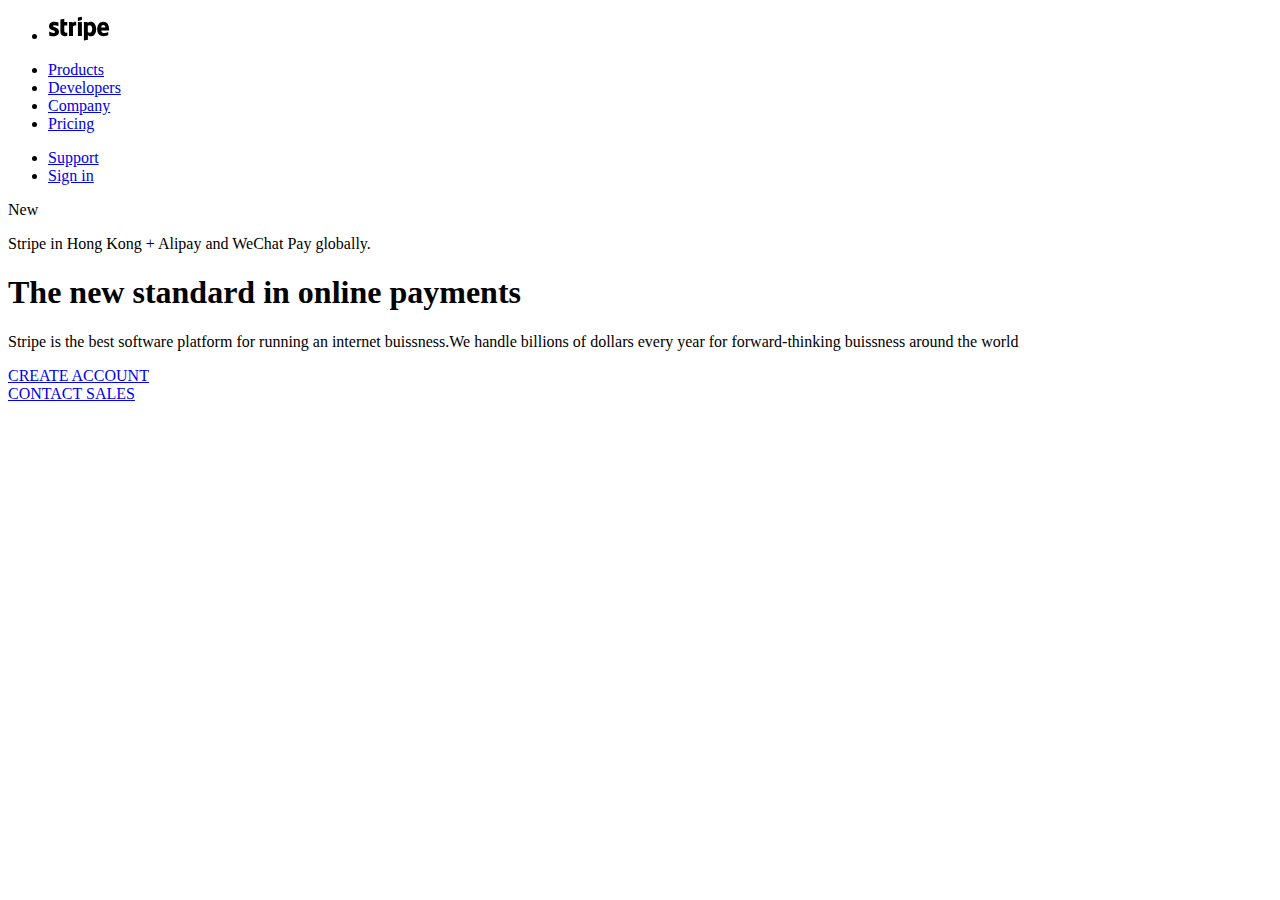
==== header.html @ 47f74a5e "Add files via upload" ====
<!DOCTYPE html>
<html>
<head>
	<title>stripe</title>
	<link rel="stylesheet" type="text/css" href="index.css">
</head>
<body>
	
	<div class="wrapper">
	<div class="stripe1"></div>
	<div class="stripe2"></div>
	<div class="stripe3"></div>
		<div class="top-section"> 
			
			<div class="header">
		 		<div class="firstheading">
					<ul>
						<li><a href="home.html"><svg width="62" height="25"><title>Stripe</title><path d="M5 10.1c0-.6.6-.9 1.4-.9 1.2 0 2.8.4 4 1.1V6.5c-1.3-.5-2.7-.8-4-.8C3.2 5.7 1 7.4 1 10.3c0 4.4 6 3.6 6 5.6 0 .7-.6 1-1.5 1-1.3 0-3-.6-4.3-1.3v3.8c1.5.6 2.9.9 4.3.9 3.3 0 5.5-1.6 5.5-4.5.1-4.8-6-3.9-6-5.7zM29.9 20h4V6h-4v14zM16.3 2.7l-3.9.8v12.6c0 2.4 1.8 4.1 4.1 4.1 1.3 0 2.3-.2 2.8-.5v-3.2c-.5.2-3 .9-3-1.4V9.4h3V6h-3V2.7zm8.4 4.5L24.6 6H21v14h4v-9.5c1-1.2 2.7-1 3.2-.8V6c-.5-.2-2.5-.5-3.5 1.2zm5.2-2.3l4-.8V.8l-4 .8v3.3zM61.1 13c0-4.1-2-7.3-5.8-7.3s-6.1 3.2-6.1 7.3c0 4.8 2.7 7.2 6.6 7.2 1.9 0 3.3-.4 4.4-1.1V16c-1.1.6-2.3.9-3.9.9s-2.9-.6-3.1-2.5H61c.1-.2.1-1 .1-1.4zm-7.9-1.5c0-1.8 1.1-2.5 2.1-2.5s2 .7 2 2.5h-4.1zM42.7 5.7c-1.6 0-2.5.7-3.1 1.3l-.1-1h-3.6v18.5l4-.7v-4.5c.6.4 1.4 1 2.8 1 2.9 0 5.5-2.3 5.5-7.4-.1-4.6-2.7-7.2-5.5-7.2zm-1 11c-.9 0-1.5-.3-1.9-.8V10c.4-.5 1-.8 1.9-.8 1.5 0 2.5 1.6 2.5 3.7 0 2.2-1 3.8-2.5 3.8z"></path></svg></a></li></ul>
				</div>
					<div class="secondheading">
						<ul>
							<li><a href="products.html">Products</a></li>
							<li><a href="developers.html">Developers</a></li>
							<li><a href="company.html">Company</a></li>
							<li><a href="pricing.html">Pricing</a></li>
						</ul>
					</div>
					<div class="thirdheading">	
						<ul>
							<li><a href="support.html">Support</a></li>
							<li><a href="signin.html">Sign in</a></li>
						</ul>
					</div>
				</div>
			<div class="line">
				<div class="subdiv">New</div>
			<p>Stripe in Hong Kong + Alipay and WeChat Pay globally.</p>
				</div>
			</div>
			<div class="contentheading">
				<h1>The new standard in online payments</h1>				
			</div>
			<div class="content">
				<p>Stripe is the best software platform for running an internet buissness.We handle billions of dollars every year for forward-thinking buissness around the world
				</p>
			</div>
			<a href="Createaccount.html">
				<div class="option1">
				CREATE ACCOUNT
				</div>
			</a>
			<a href="contactsales.html">
				<div class="option2">
					CONTACT SALES
				</div>
			</a>
			<div class="stripe4"></div>
			<div class="stripe5"></div>
		</div>

	

</body>
</html>
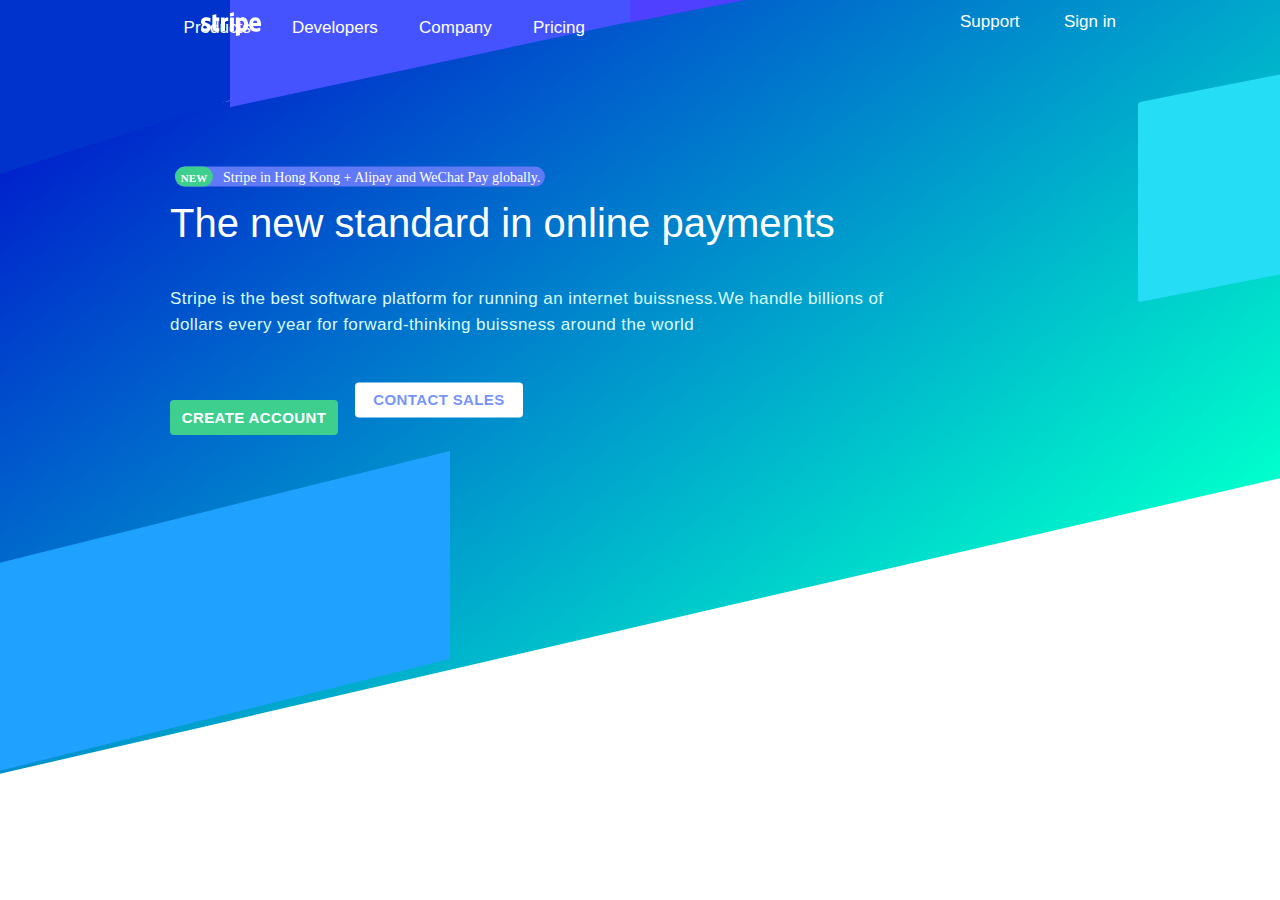
==== commit 1d85a76e: "Merge 2d8476bf3eb9c59e1025a8e6304400a93455bacb into 08110f68d4a6ab708ec683b53b094d1247ce0be9" ====
--- a/header.html
+++ b/header.html
@@ -2,7 +2,7 @@
 <html>
 <head>
 	<title>stripe</title>
-	<link rel="stylesheet" type="text/css" href="index.css">
+	<link rel="stylesheet" type="text/css" href="header.css">
 </head>
 <body>
 	
@@ -61,4 +61,4 @@
 	
 
 </body>
-</html>+</html>
--- a/header.css
+++ b/header.css
@@ -0,0 +1,217 @@
+body {
+	margin:0;
+	padding: 0;
+}
+.wrapper {
+	background:linear-gradient(to right bottom,  #001FCC, #00ffcc) ;
+	height: 620px;
+	background-repeat: no-repeat;
+	transform:skew(0deg,-13deg) ;
+}
+svg {
+	fill:#fff;
+}
+div.top-section {
+	margin-left: 125px;
+	transform: skewY(13deg);
+	background-color: ;
+	margin-top: -10px;
+}
+div.firstheading ul {
+	margin-left:-100px ;
+}
+div.firstheading li {
+	width: 20%;
+	list-style-type: none;
+	text-decoration: none;
+	float: left;
+	margin-top: 20px;
+	background-color:;
+	margin-left: -760px;
+
+}
+a svg:hover{
+	color: #6079F6;
+}
+div.secondheading {
+	width:50%;
+	float: left;
+	line-height: 0px;
+}
+div.secondheading ul a {
+	text-decoration: none;
+	font-family: Camphor,Open Sans,Segoe UI,sans-serif;
+	font-weight: 500;
+	font-size: 17px;
+}
+div.secondheading a:link{
+	color: #fff;
+}
+div.secondheading a:hover{
+	color: #6079F6;
+}
+div.secondheading li {
+	list-style-type: none;
+	display: inline;
+	padding-left: 18.5947px;
+	padding-right: 18.5947px;
+}
+div.thirdheading {
+	width: ;
+}
+div.thirdheading ul a {
+	text-decoration: none;
+	display: inline-block;
+	width: 100px;
+	font-family: Camphor,Open Sans,Segoe UI,sans-serif;
+	font-weight: 500;
+	font-size: 17px;
+	height: 50px;
+	margin-top: 20px;
+}
+div.thirdheading li {
+	list-style-type: none;
+	display: inline;
+	width: 20px;
+	height: 5px;
+
+}
+div.thirdheading a:link {
+	color: #fff;
+}
+div.thirdheading a:hover {
+	color: #6079F6;
+}
+div.line {
+	color: white;
+	margin: 105px 0 0 50px;
+	border:none;
+	width: 370px;
+	border-radius: 20px;
+	height: 20px;
+	line-height: 22px;
+	background-color: #6079F6;
+	text-align: left;
+	font-size: 14px;
+}
+div.subdiv {
+	text-transform: uppercase;
+	font-size: 11px;
+	float: left;
+	margin-right: 10px;
+	line-height: 22px;
+	width: 38px;
+	text-align: center;
+	font-weight: 600;
+	height: 20px;
+	background-color: #3ecf8e;
+	border-radius: 25px;
+}
+div.contentheading h1 {
+	color: #fff;
+	font-size: 40px;
+	font-weight: 400;
+	margin: 20px 0 0 170px;
+	font-family: Camphor,Open Sans,Segoe UI,sans-serif;
+	transform: skewY(13deg);
+}
+div.content p {
+	
+	max-width:60%;
+	font-weight: 400;
+	font-family: Camphor,Open Sans,Segoe UI,sans-serif;
+	color: #d9fcff;
+	line-height: 26px;
+	font-size: 17px;
+	letter-spacing: .025em;
+	margin: 0px 0 0 170px;
+	transform: skewY(13deg);
+}
+a:link {
+	text-decoration: none;
+}
+a .option1:hover {
+	margin-top: -27px;
+}
+div.option1 {
+	margin-top: -25px;
+	margin-left: 170px;
+	width: 150px;
+	padding: 9px;
+	border-radius: 4px;
+	float: left;
+	background-color: #3ecf8e;
+	text-align: center;
+	font-weight: 700;
+	font-size: 15px;
+	font-family: Camphor,Open Sans,Segoe UI,sans-serif;
+	letter-spacing: .025em;
+	line-height: px;
+	transform: skewY(13deg);
+}
+a:link {
+	color:#fff;
+ }
+a .option2:hover {
+	margin-top:16px;
+}
+
+div.option2 {
+	width: 150px;
+	color: #7795f8;
+	background-color: #fff;
+	margin-top: 18px;
+	margin-left: 355px;
+	border-radius: 4px;
+	padding: 9px;
+	font-weight: 700;
+	font-size: 15px;
+	text-align: center;
+	font-family: Camphor,Open Sans,Segoe UI,sans-serif;
+	letter-spacing: .025em;
+	transform: skewY(13deg);
+}
+div.stripe1 {
+	background-color: #0033cc;
+	height: 200px;
+	width: 230px;
+	transform:skewY(-5deg);
+	float: left;
+	margin-top: -190px;
+}
+div.stripe2 {
+	width: 400px;
+	height: 170px;
+	background-color: #4553ff;
+	transform:skewY(1deg);
+	float: left;
+	margin-top: -160px;
+}
+div.stripe3 {
+	width: 330px;
+	height: 123px;
+	background-color: #4f40ff;
+	transform: skewY(2deg);
+	float: left;
+	margin-top: -103px;
+}
+div.stripe4 {
+	width: 210px;
+	height: 200px;
+	background-color:#25ddf5 ;
+	transform:skewY(2deg);
+	float: left;
+	margin-top: -150px;
+	margin-left: 1138px;
+	border-radius: 3px;
+}
+div.stripe5 {
+	width: 450px;
+	height: 208px;
+	background-color:#1fa2ff;
+	transform: skewY(-1deg);
+	float: left;
+	margin-top: -10px;
+	margin-left: 0px;
+}
+
